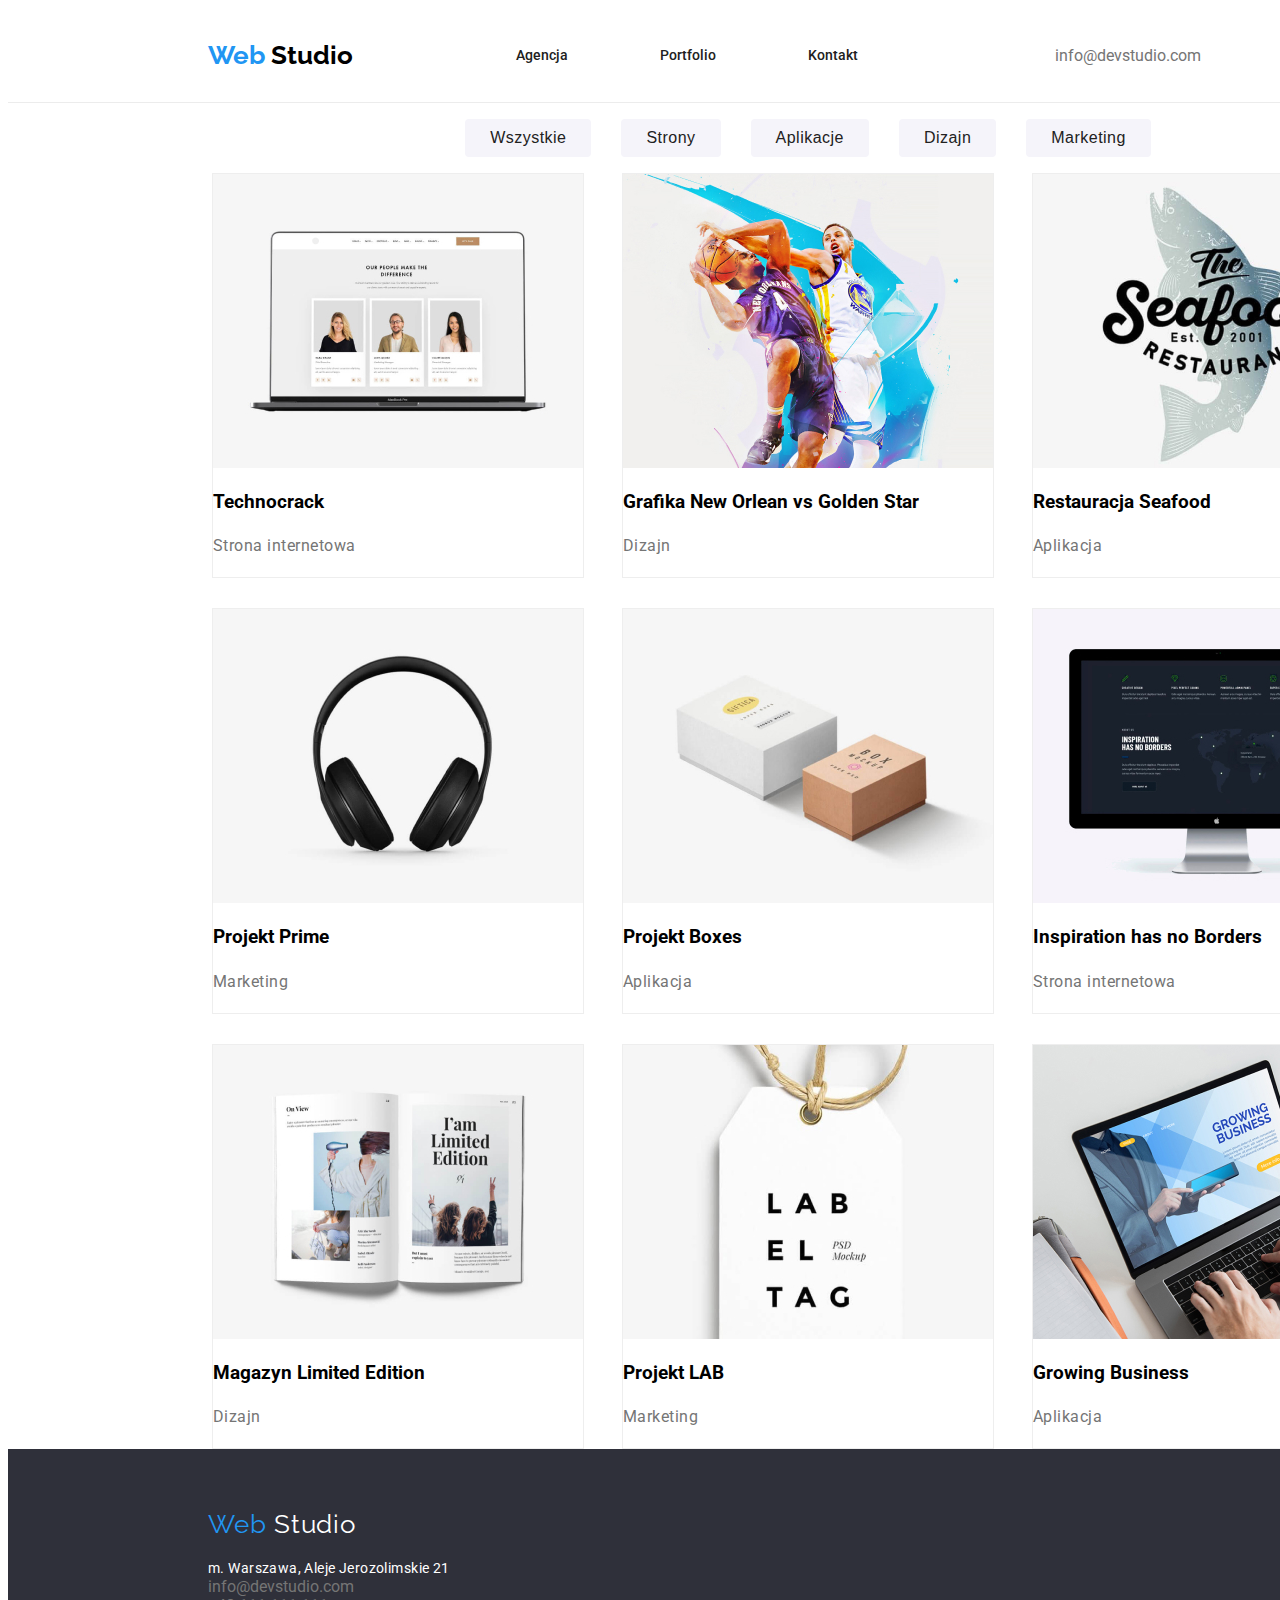
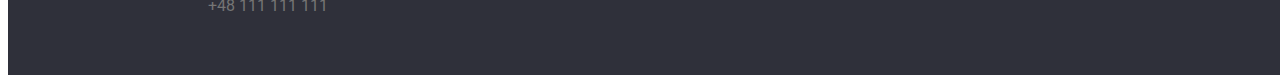
==== portfolio.html @ ab78fec8 "e" ====
<!DOCTYPE html>
<html lang="pl">

<head>
  <meta charset="UTF-8" />
  <meta http-equiv="X-UA-Compatible" content="IE=edge" />
  <meta name="viewport" content="width=device-width, initial-scale=1.0" />
  <title>Portfolio</title>
  <link rel="preconnect" href="https://fonts.googleapis.com">
  <link rel="preconnect" href="https://fonts.gstatic.com" crossorigin>
  <link
    href="https://fonts.googleapis.com/css2?family=Raleway:ital,wght@1,700&family=Roboto:wght@400;500;700;900&display=swap"
    rel="stylesheet">
  <link rel="stylesheet" href="./css/styles.css" />
</head>

<body>
  <div class="line">
    <header class="container">
      <div class="header-links">
        <div class="web-nav">
          <a class="webstudio" href="./index.html"> <span class="web">Web</span><span class="studio"> Studio</span></a>

          <nav class="nav-links">
            <ul class="ul-navigation">
              <li><a class="agency" class="link" href="#">Agencja</a></li>
              <li><a class="portfolio" class="link" href="./portfolio.html">Portfolio</a></li>
              <li><a class="contact" class="link" href="#">Kontakt</a></li>
            </ul>
          </nav>
        </div>

        <a class="e-mail" href="#">info@devstudio.com</a>
        <a class="link-tel-1" href="#">+48 111 111 111</a>
      </div>
    </header>
  </div>
  <main>
    <div class="container">
      <ul class="portfolio-buttons">
        <button class="portfolio-buttons-decoration" class="button" type="button"> Wszystkie</button>
        <button class="portfolio-buttons-decoration" class="button" type="button">Strony</button>
        <button class="portfolio-buttons-decoration" class="button" type="button">Aplikacje</button>
        <button class="portfolio-buttons-decoration" class="button" type="button">Dizajn</button>
        <button class="portfolio-buttons-decoration" class="button" type="button">Marketing</button>

      </ul>
    </div>
    <section class="container">
      <div class="portfolio-list-boxes">
        <div class="portfolio-boxes">
          <img src="images-hw-2/3 portrety.jpg" alt="dwie usmiechnięte kobiety i jeden mężczyzna " Width="370"
            height="294">

          <h3> Technocrack </h3>
          <p class="paragraph-text">Strona internetowa </p>

        </div>

        <div class="portfolio-boxes">
          <img src="images-hw-2/koszykówka.jpg" alt="dwóch czarnoskórych mężczyzn skacze do piłki koszykowej"
            width="370" height="294">

          <h3>Grafika New Orlean vs Golden Star</h3>
          <p class="paragraph-text">Dizajn</p>

        </div>

        <div class="portfolio-boxes">
          <img src="images-hw-2/rybia restauracja.jpg" alt="ryba na białym tle" width="370" height="294">
          <h3>Restauracja Seafood</h3>
          <p class="paragraph-text">Aplikacja</p>
        </div>
        <div class="portfolio-boxes">
          <img src="images-hw-2/słuchawki.jpg" alt="czarne słuchawki na białym tle" width="370" height="294">

          <h3>Projekt Prime</h3>
          <p class="paragraph-text">Marketing</p>

        </div>

        <div class="portfolio-boxes">
          <img src="images-hw-2/pudełka.jpg"
            alt="dwa pudełka równolegel położone siebie jedno białe drugie jasnobrązowe" width="370" height="294">

          <h3>Projekt Boxes</h3>
          <p class="paragraph-text">Aplikacja</p>

        </div>

        <div class="portfolio-boxes">
          <img src="images-hw-2/monitor.jpg" alt=" czarny monitor od komputera " width="370" height="294">

          <h3>Inspiration has no Borders</h3>
          <p class="paragraph-text">Strona internetowa </p>

        </div>

        <div class="portfolio-boxes">
          <img src="images-hw-2/książki.jpg" alt="limitowana edycja książki pokazująca suszenie włosów" width="370"
            height="294">

          <h3>Magazyn Limited Edition</h3>
          <p class="paragraph-text">Dizajn</p>

        </div>

        <div class="portfolio-boxes">
          <img src="images-hw-2/przywieszka.jpg" alt="biała przywieszka z napisem LAB EL TAG" width="370 " height="294">

          <h3>Projekt LAB</h3>
          <p class="paragraph-text">Marketing</p>

        </div>

        <div class="portfolio-boxes">
          <img src="images-hw-2/laptop.jpg" alt="otwarty laptop pokazujący jak rozwinąć biznes" width="370 "
            height="294">

          <h3 class="box-theme"> Growing Business</h3>
          <p class="paragraph-text">Aplikacja</p>

        </div>

      </div>
    </section>
  </main>
  <footer class="footer-box">
    <div class="container">
      <a class="webstudio-2" href="./index.html"> <span class="web">Web</span> <span class="studio-2">Studio</span>
      </a>
      <ul class="footer-interior">
        <li>
          <address class="hq-adress">m. Warszawa, Aleje Jerozolimskie 21</address>
        </li>
        <li><a class="e-mail-footer" href="#">info@devstudio.com</a></li>
        <li><a class="link-tel-2" href="#">+48 111 111 111</a></li>
      </ul>
    </div>
  </footer>

  <body>

</html>
---- css/styles.css ----
body {
  font-family: Roboto, sans-serif;
  background: #ffffff;
  width: 1600px;
}
:root {
  --brand-color: #2196f3 var(--brand-color);
}

.webstudio {
  text-decoration: none;
  width: 145px;
  height: 31px;
  left: 215px;
  top: 24px;
  font-family: "Raleway";
  font-style: normal;
  font-weight: 700;
  font-size: 26px;
  line-height: 31px;
}
.webstudio-2 {
  text-decoration: none;
  font-family: "Raleway", sans-serif;
  font-size: 26px;
  letter-spacing: 0.03em;
  line-height: 1.2;
  margin-top: 0;
  margin-bottom: 0;
}
.web {
  color: var(--brand-color, #2196f3);
}
.studio {
  color: #000000;
  text-decoration: none;
}

.main-slogan {
  color: #ffffff;
  width: 696px;
  height: 120px;
  left: 452px;
  top: 280px;
  font-family: "Roboto";
  font-style: normal;
  font-weight: 900;
  font-size: 44px;
  line-height: 1.36;
  text-align: center;
  letter-spacing: 0.06em;
  text-transform: uppercase;
  margin: 0 auto;
  margin-bottom: 30px;
}

.link {
  color: #212121;
  text-decoration: none;
}
.link-tel-1 {
  color: #757575;
  display: flex;
  text-decoration: none;
  font-size: 14px;
  font-weight: 500;
  letter-spacing: 0.02em;
}
.link-tel-1:hover,
.link-tel-1:focus {
  color: var(--brand-color, #2196f3);
}
.link-tel-2 {
  color: #757575;
  text-decoration: none;
}
.link-tel-2:hover,
.link-tel-2:focus {
  color: var(--brand-color, #2196f3);
}
.link:hover,
.link:focus {
  color: var(--brand-color, #2196f3);
}
.button {
  color: #ffffff;
  cursor: pointer;
}
.button:hover,
.button:focus {
  color: var(--brand-color, #2196f3);
  cursor: pointer;
}
.button-primary {
  width: 200px;
  height: 50px;
  left: 700px;
  top: 430px;
  color: #ffffff;
  background: var(--brand-color, #2196f3);
  box-shadow: 0px 4px 4px rgba(0, 0, 0, 0.15);
  border-radius: 4px;
  cursor: pointer;
}

.heading-h2-1 {
  height: 42px;
  font-family: "Roboto";
  font-style: normal;
  text-align: center;
  font-style: normal;
  font-weight: 700;
  font-size: 36px;
  line-height: 42px;
  letter-spacing: 0.03em;
}
.heading-h2-2 {
  font-family: "Roboto";
  font-style: normal;
  font-weight: 700;
  font-size: 36px;
  line-height: 42px;
  text-align: center;
  letter-spacing: 0.03em;
  margin-bottom: 50px;
}
.e-mail {
  color: #757575;
  text-decoration: none;
  justify-content: flex-start;
  align-items: center;
  display: flex;
  gap: 50px;
  margin-left: 100px;
}
.e-mail:hover,
.e-mail:focus {
  color: #2196f3;
}
.paragraph-text {
  color: #757575;
  cursor: pointer;
  font-family: "Roboto";
  font-style: normal;
  font-weight: 400;
  font-size: 16px;
  line-height: 30px;
  letter-spacing: 0.03em;
}
.paragraph-text:hover,
.paragraph-text:focus {
  color: #2196f3;
  cursor: pointer;
}

.studio-2 {
  color: #ffffff;
}

.section {
  padding-top: 94px;
  padding-bottom: 94px;
}

.container {
  width: 1200px;
  margin: 0 auto;
}

.header-links {
  display: flex;
  justify-content: space-between;
  align-items: center;
}
.ul-navigation {
  list-style: none;
  display: flex;
}
.nav-links {
  font-size: 14px;
  font-weight: 500;
  display: flex;
  justify-content: space-between;
  gap: 46px;
}

* {
  box-sizing: border-box;
}

.web-nav {
  justify-content: space-between;
  align-items: center;
  gap: 30px;
  display: flex;
  padding-top: 25px;
  padding-bottom: 25px;
}

.line {
  border-bottom: 1px solid;
  border-color: #ececec;
}

.main-box-slogan {
  background: #2f303a;
  text-align: center;
  padding: 200px 0;
  margin: 0 auto;
}

.footer-box {
  background: #2f303a;
  padding-top: 60px;
  padding-bottom: 60px;
}
.hq-adress {
  color: #ffffff;
  font-size: 14px;
  letter-spacing: 0.03em;
  font-style: normal;
  line-height: 1.2;
  margin-top: 20px;
  margin-bottom: 0;
}

.footer-interior {
  list-style: none;
  margin-top: 0;
  margin-bottom: 0;
  padding: 0;
}

.e-mail-footer {
  color: #757575;
  text-decoration: none;
  justify-content: flex-start;
  align-items: center;
  display: flex;
  gap: 50px;
}

.e-mail-footer:hover,
.e-mail-footer:focus {
  color: #2196f3;
}

.img-what-we-do {
  list-style: none;
  display: flex;
  justify-content: space-around;
  gap: 30px;
  margin: 0 auto;
  padding: 0;
}

.lorem {
  color: #212121;
  font-weight: 700;
  font-size: 16px;
  letter-spacing: 0.03em;
  line-height: 1.1;
  margin-top: 0;
  margin-bottom: 10px;
}

.ul-lorem {
  list-style: none;
  display: flex;
  gap: 30px;
  justify-content: center;
  padding: 0;
}

.lorem-description {
  color: #757575;
  font-size: 14px;
  letter-spacing: 0.03em;
  line-height: 1.7;
  margin-top: 0;
  margin-bottom: 0;
}

.our-team {
  align-items: center;
  background: #f5f4fa;
  height: 648px;
}

.ul-team {
  list-style: none;
  display: flex;
  gap: 30px;
  justify-content: center;
  padding: 0;
}
.img-box-person {
  margin: 0 auto;
  text-align: center;
  border-radius: 0px 0px 4px 4px;
  box-shadow: 0px 1px 3px rgba(0, 0, 0, 0.12), 0px 1px 1px rgba(0, 0, 0, 0.14),
    0px 2px 1px rgba(0, 0, 0, 0.2);
}

.jobs {
  color: #757575;
  font-family: "Roboto";
  font-style: normal;
  font-weight: 400;
  font-size: 16px;
  line-height: 19px;
}

.full-name {
  color: #212121;
  font-family: "Roboto";
  font-style: normal;
  font-weight: 500;
  font-size: 16px;
  line-height: 19px;
}

.agency {
  color: #212121;
  padding-left: 93px;
  padding-top: 32px;
  padding-bottom: 32px;
  padding-right: 46px;
  text-decoration: none;
}

.portfolio {
  color: #212121;
  padding-left: 46px;
  padding-top: 32px;
  padding-bottom: 32px;
  padding-right: 46px;
  text-decoration: none;
}

.contact {
  color: #212121;
  padding-left: 46px;
  padding-top: 32px;
  padding-bottom: 32px;
  text-decoration: none;
}

.agency:hover,
.agency:focus {
  color: #2196f3;
}

.portfolio:hover,
.portfolio:focus {
  color: #2196f3;
}

.contact:hover,
.contact:focus {
  color: #2196f3;
}

.portfolio-buttons {
  list-style: none;
  display: flex;
  gap: 30px;
  justify-content: center;
  padding: 0;
}

.portfolio-buttons-decoration {
  display: flex;
  cursor: pointer;
  font-weight: 500;
  font-size: 16px;
  line-height: 1.62;
  text-align: center;
  letter-spacing: 0.03em;
  background: #f5f4fa;
  border-radius: 4px;
  color: #212121;
  border: #f5f4fa;
  padding: 6px 25px;
}

.portfolio-buttons-decoration:hover,
.portfolio-buttons-decoration:focus {
  color: #2196f3;
}

.portfolio-list-boxes {
  display: flex;
  align-items: center;
  flex-wrap: wrap;
  gap: 30px;
  justify-content: center;
  margin-left: 0;
}

.portfolio-boxes {
  background-color: #ffffff;
  border: solid 1px;
  border-color: #eeeeee;
  margin: 0 auto;
}

.box-description {
  padding: 20px 24px 20px 24px;
}
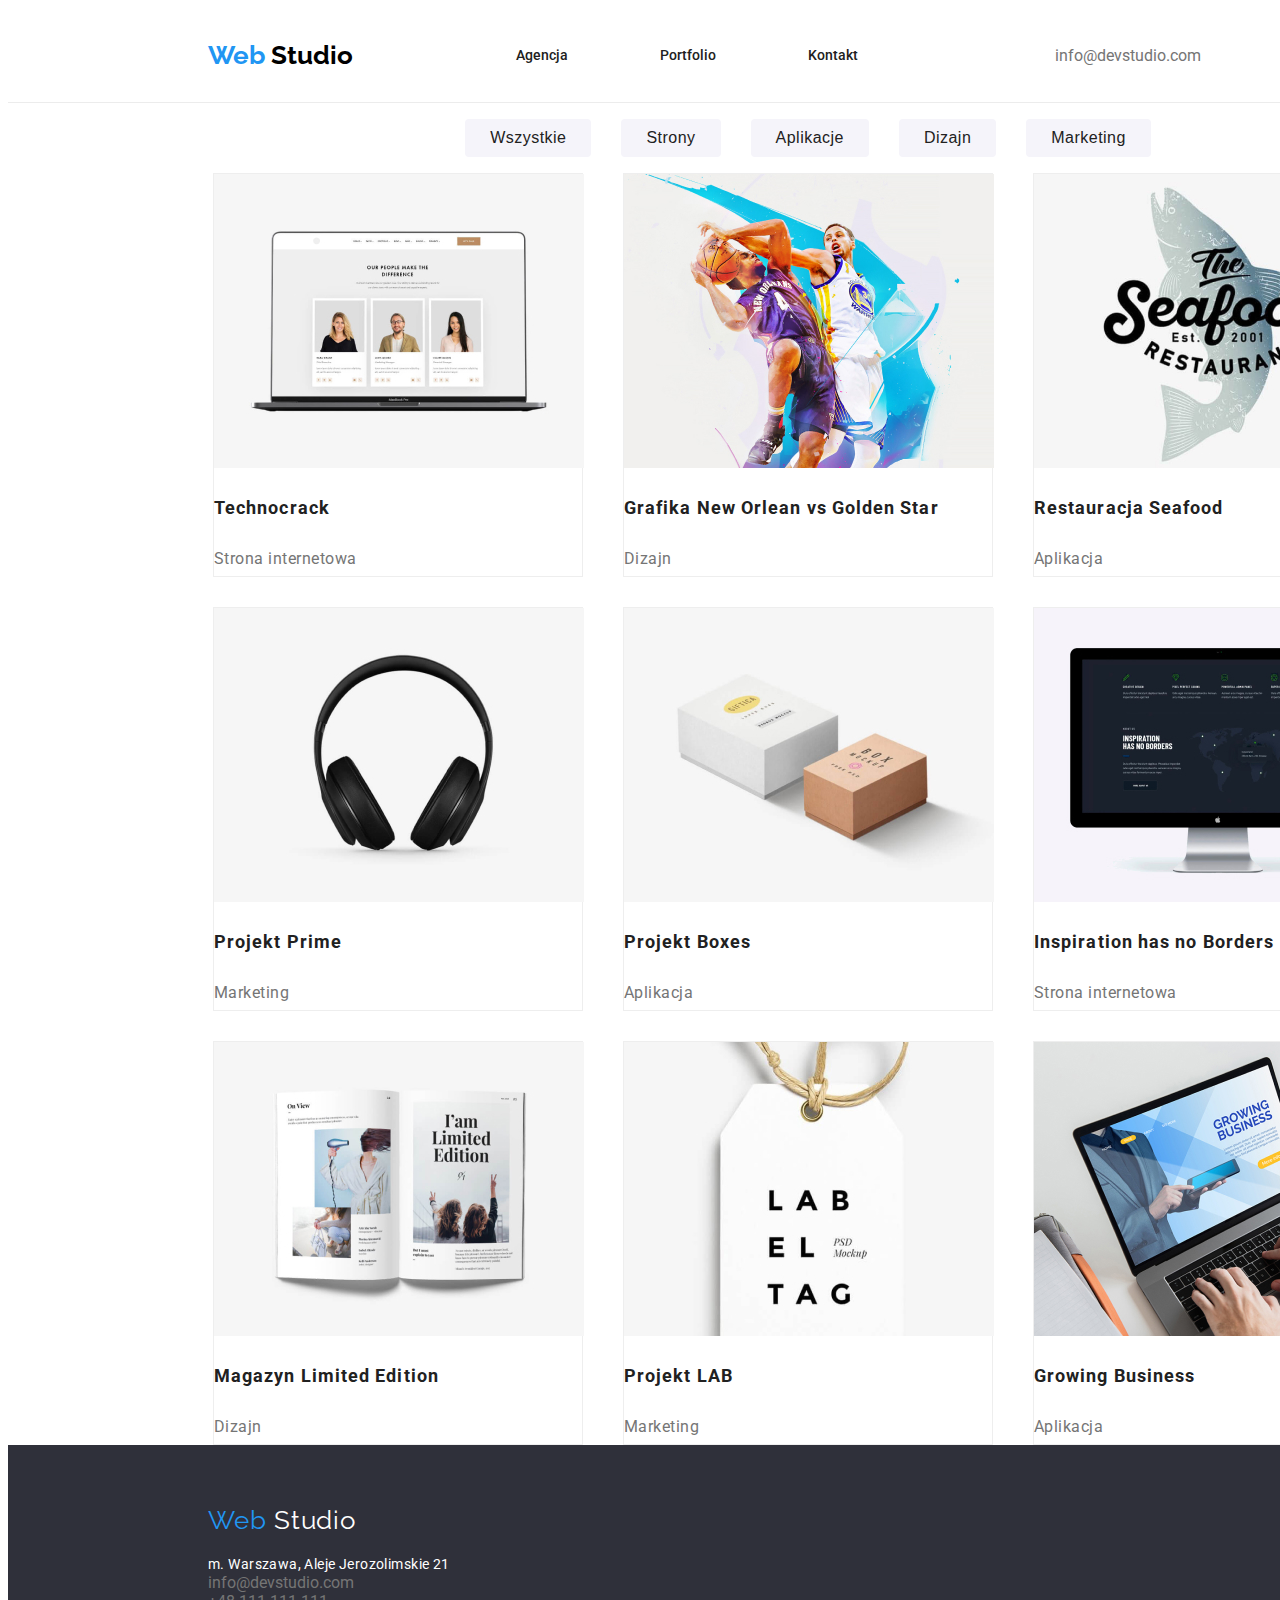
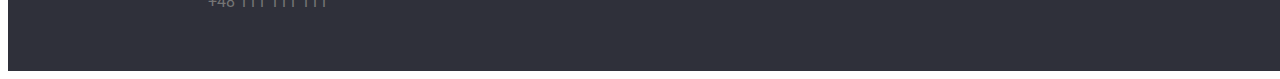
==== commit 3b3a49ac: "e" ====
--- a/portfolio.html
+++ b/portfolio.html
@@ -49,75 +49,76 @@
     <section class="container">
       <div class="portfolio-list-boxes">
         <div class="portfolio-boxes">
-          <img src="images-hw-2/3 portrety.jpg" alt="dwie usmiechnięte kobiety i jeden mężczyzna " Width="370"
+          <img src="images/images-hw-2/3 portrety.jpg" alt="dwie usmiechnięte kobiety i jeden mężczyzna " Width="370"
             height="294">
 
-          <h3> Technocrack </h3>
+          <h3 class="portfolio-box-topic"> Technocrack </h3>
           <p class="paragraph-text">Strona internetowa </p>
 
         </div>
 
         <div class="portfolio-boxes">
-          <img src="images-hw-2/koszykówka.jpg" alt="dwóch czarnoskórych mężczyzn skacze do piłki koszykowej"
+          <img src="images/images-hw-2/koszykówka.jpg" alt="dwóch czarnoskórych mężczyzn skacze do piłki koszykowej"
             width="370" height="294">
 
-          <h3>Grafika New Orlean vs Golden Star</h3>
+          <h3 class="portfolio-box-topic">Grafika New Orlean vs Golden Star</h3>
           <p class="paragraph-text">Dizajn</p>
 
         </div>
 
         <div class="portfolio-boxes">
-          <img src="images-hw-2/rybia restauracja.jpg" alt="ryba na białym tle" width="370" height="294">
-          <h3>Restauracja Seafood</h3>
+          <img src="images/images-hw-2/rybia restauracja.jpg" alt="ryba na białym tle" width="370" height="294">
+          <h3 class="portfolio-box-topic"> Restauracja Seafood</h3>
           <p class="paragraph-text">Aplikacja</p>
         </div>
         <div class="portfolio-boxes">
-          <img src="images-hw-2/słuchawki.jpg" alt="czarne słuchawki na białym tle" width="370" height="294">
+          <img src="images/images-hw-2/słuchawki.jpg" alt="czarne słuchawki na białym tle" width="370" height="294">
 
-          <h3>Projekt Prime</h3>
+          <h3 class="portfolio-box-topic">Projekt Prime</h3>
           <p class="paragraph-text">Marketing</p>
 
         </div>
 
         <div class="portfolio-boxes">
-          <img src="images-hw-2/pudełka.jpg"
+          <img src="images/images-hw-2/pudełka.jpg"
             alt="dwa pudełka równolegel położone siebie jedno białe drugie jasnobrązowe" width="370" height="294">
 
-          <h3>Projekt Boxes</h3>
+          <h3 class="portfolio-box-topic">Projekt Boxes</h3>
           <p class="paragraph-text">Aplikacja</p>
 
         </div>
 
         <div class="portfolio-boxes">
-          <img src="images-hw-2/monitor.jpg" alt=" czarny monitor od komputera " width="370" height="294">
+          <img src="images/images-hw-2/monitor.jpg" alt=" czarny monitor od komputera " width="370" height="294">
 
-          <h3>Inspiration has no Borders</h3>
+          <h3 class="portfolio-box-topic">Inspiration has no Borders</h3>
           <p class="paragraph-text">Strona internetowa </p>
 
         </div>
 
         <div class="portfolio-boxes">
-          <img src="images-hw-2/książki.jpg" alt="limitowana edycja książki pokazująca suszenie włosów" width="370"
-            height="294">
+          <img src="images/images-hw-2/książki.jpg" alt="limitowana edycja książki pokazująca suszenie włosów"
+            width="370" height="294">
 
-          <h3>Magazyn Limited Edition</h3>
+          <h3 class="portfolio-box-topic">Magazyn Limited Edition</h3>
           <p class="paragraph-text">Dizajn</p>
 
         </div>
 
         <div class="portfolio-boxes">
-          <img src="images-hw-2/przywieszka.jpg" alt="biała przywieszka z napisem LAB EL TAG" width="370 " height="294">
+          <img src="images/images-hw-2/przywieszka.jpg" alt="biała przywieszka z napisem LAB EL TAG" width="370 "
+            height="294">
 
-          <h3>Projekt LAB</h3>
+          <h3 class="portfolio-box-topic">Projekt LAB</h3>
           <p class="paragraph-text">Marketing</p>
 
         </div>
 
         <div class="portfolio-boxes">
-          <img src="images-hw-2/laptop.jpg" alt="otwarty laptop pokazujący jak rozwinąć biznes" width="370 "
+          <img src="images/images-hw-2/laptop.jpg" alt="otwarty laptop pokazujący jak rozwinąć biznes" width="370 "
             height="294">
 
-          <h3 class="box-theme"> Growing Business</h3>
+          <h3 class="portfolio-box-topic"> Growing Business</h3>
           <p class="paragraph-text">Aplikacja</p>
 
         </div>
--- a/css/styles.css
+++ b/css/styles.css
@@ -153,6 +153,23 @@
   cursor: pointer;
 }
 
+.portfolio-box-topic {
+  color: #212121;
+  cursor: pointer;
+  font-family: "Roboto";
+  font-style: normal;
+  font-weight: 700;
+  font-size: 18px;
+  line-height: 36px;
+  letter-spacing: 0.06em;
+}
+
+.portfolio-box-topic:hover,
+.portfolio-box-topic:focus {
+  color: #2196f3;
+  cursor: pointer;
+}
+
 .studio-2 {
   color: #ffffff;
 }
@@ -403,6 +420,8 @@
   border: solid 1px;
   border-color: #eeeeee;
   margin: 0 auto;
+  height: 404px;
+  width: 370px;
 }
 
 .box-description {
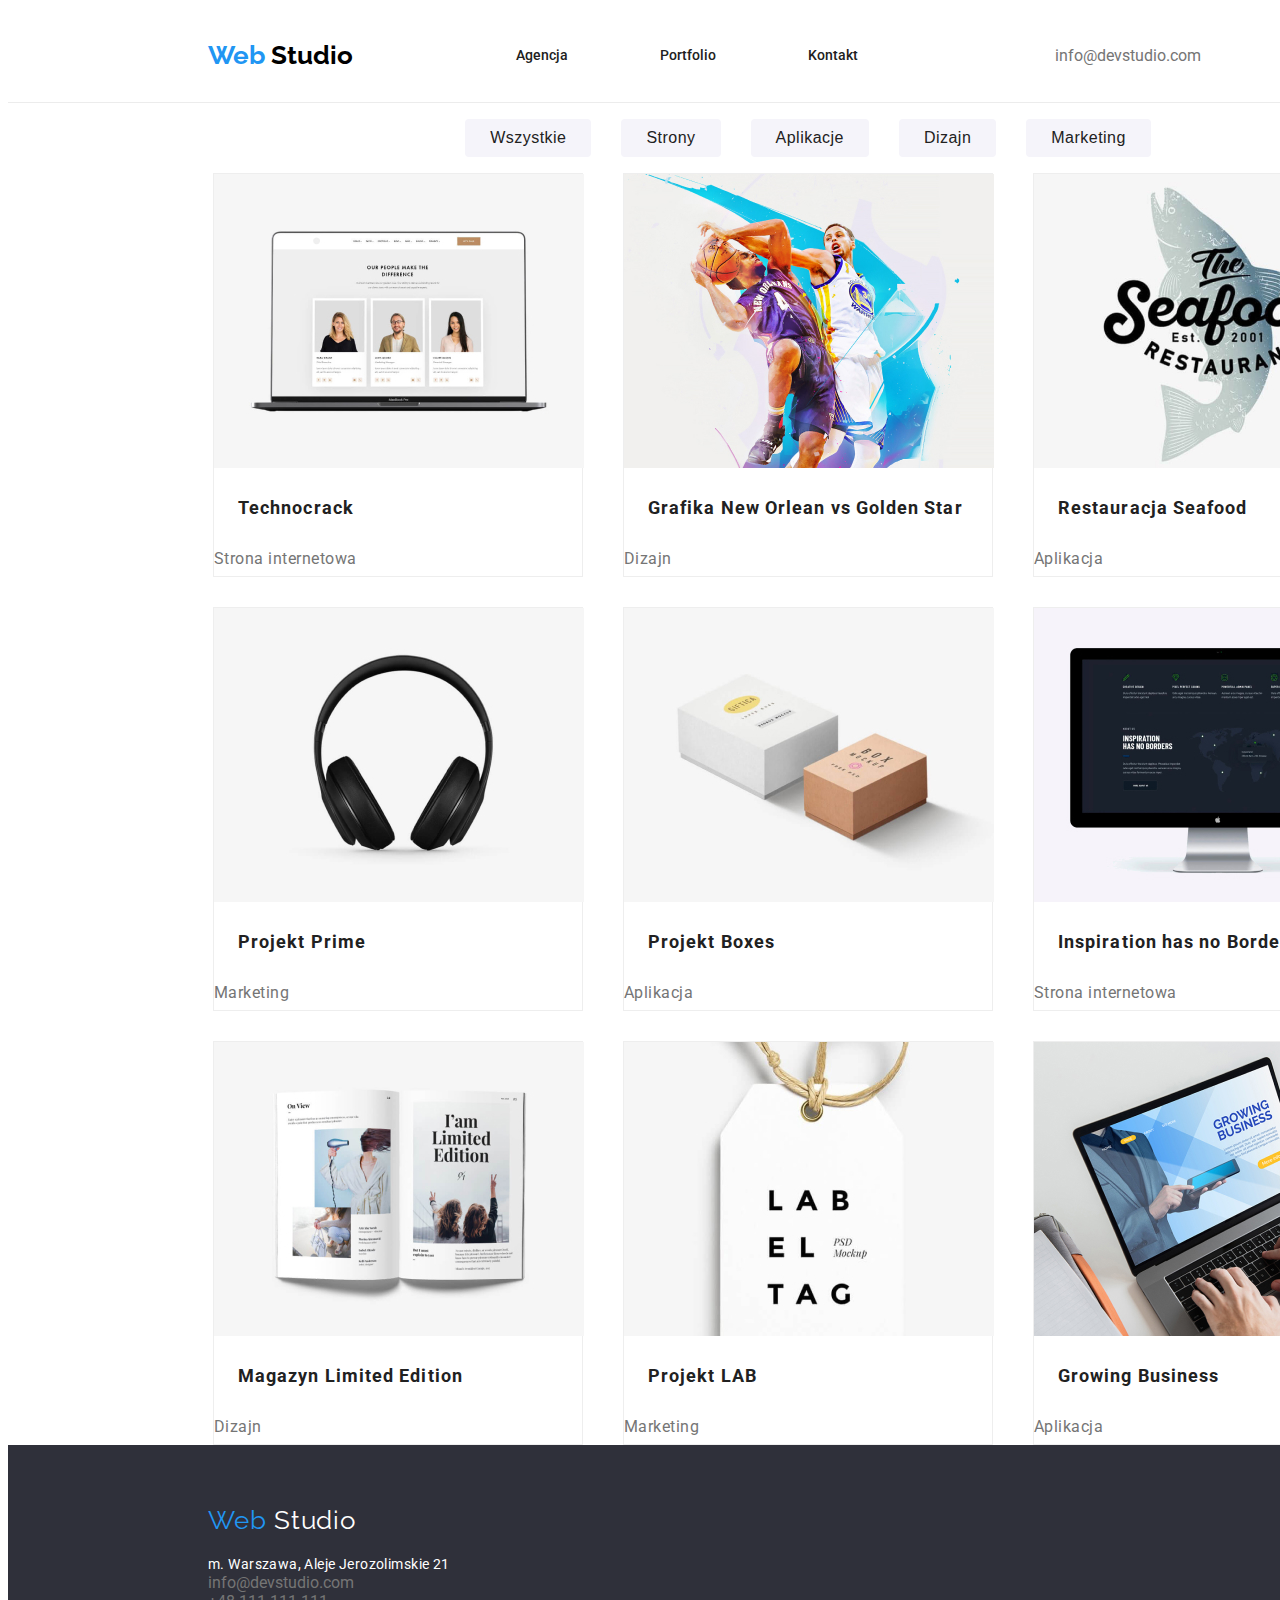
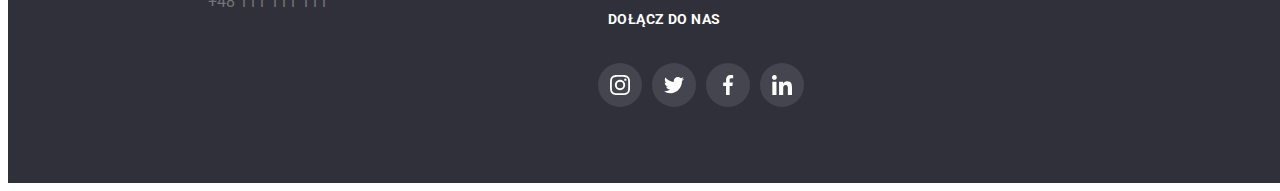
==== commit 7ea3b8a3: "e" ====
--- a/portfolio.html
+++ b/portfolio.html
@@ -137,6 +137,46 @@
         <li><a class="e-mail-footer" href="#">info@devstudio.com</a></li>
         <li><a class="link-tel-2" href="#">+48 111 111 111</a></li>
       </ul>
+
+      <div class="footer-interior-2 ">
+        <h3 class="join-us">DOŁĄCZ DO NAS </h3>
+        <ul class="footer-social-links">
+          <li> <a href="">
+              <div class="footer-social-icons">
+                <svg class="footer-icon" width="20px" height="20px">
+                  <use href="./images/svg-images/icons.svg#icon-instagram-2"></use>
+                </svg>
+              </div>
+            </a></li>
+          <li>
+            <a href="">
+              <div class="footer-social-icons">
+                <svg class="footer-icon" width="20px" height="20px">
+                  <use href="./images/svg-images/icons.svg#icon-twitter-1"></use>
+                </svg>
+              </div>
+            </a>
+          </li>
+          <li>
+            <a href="">
+              <div class="footer-social-icons">
+                <svg class="footer-icon" width="20px" height="20px">
+                  <use href="./images/svg-images/icons.svg#icon-facebook-1"></use>
+                </svg>
+              </div>
+            </a>
+          </li>
+          <li>
+            <a href="">
+              <div class="footer-social-icons">
+                <svg class="footer-icon" width="20px" height="20px">
+                  <use href="./images/svg-images/icons.svg#icon-linkedin-1"></use>
+                </svg>
+              </div>
+            </a>
+          </li>
+        </ul>
+      </div>
     </div>
   </footer>
 
--- a/css/styles.css
+++ b/css/styles.css
@@ -130,7 +130,6 @@
   justify-content: flex-start;
   align-items: center;
   display: flex;
-  gap: 50px;
   margin-left: 100px;
 }
 .e-mail:hover,
@@ -162,6 +161,8 @@
   font-size: 18px;
   line-height: 36px;
   letter-spacing: 0.06em;
+  padding-left: 24px;
+  padding-right: 24px;
 }
 
 .portfolio-box-topic:hover,
@@ -221,9 +222,12 @@
 
 .main-box-slogan {
   background: #2f303a;
+  background-image: url(/goit-markup-hw-04/images/img9.jpg);
   text-align: center;
   padding: 200px 0;
   margin: 0 auto;
+}
+.shadow-box-slogan {
 }
 
 .footer-box {
@@ -251,10 +255,6 @@
 .e-mail-footer {
   color: #757575;
   text-decoration: none;
-  justify-content: flex-start;
-  align-items: center;
-  display: flex;
-  gap: 50px;
 }
 
 .e-mail-footer:hover,
@@ -270,32 +270,47 @@
   margin: 0 auto;
   padding: 0;
 }
-
-.lorem {
-  color: #212121;
-  font-weight: 700;
-  font-size: 16px;
-  letter-spacing: 0.03em;
-  line-height: 1.1;
-  margin-top: 0;
+.mantra-main-word {
+  margin: 0 30px 10px 0;
+}
+.mantra {
+  font-size: 14px;
+  line-height: 1.14;
+  letter-spacing: 0.03em;
   margin-bottom: 10px;
-}
-
-.ul-lorem {
-  list-style: none;
-  display: flex;
-  gap: 30px;
-  justify-content: center;
-  padding: 0;
-}
-
-.lorem-description {
+  list-style: none;
+}
+.mantra-block {
+  display: flex;
+  list-style: none;
+}
+.mantra-text {
   color: #757575;
   font-size: 14px;
   letter-spacing: 0.03em;
   line-height: 1.7;
   margin-top: 0;
   margin-bottom: 0;
+  font-weight: 400;
+}
+
+.icons-advantages {
+  margin: 25px 100px;
+}
+.icon-background-advantages {
+  width: 270px;
+  height: 120px;
+  background-color: #f5f4fa;
+  margin-bottom: 30px;
+  display: flex;
+  list-style: none;
+}
+
+.antenna-1 {
+  margin-top: 25px;
+  margin-bottom: 25px;
+  margin-left: 102.34px;
+  margin-right: 102.34px;
 }
 
 .our-team {
@@ -427,3 +442,184 @@
 .box-description {
   padding: 20px 24px 20px 24px;
 }
+
+.envelope-icon {
+  margin-right: 10px;
+  color: #757575;
+}
+
+.envelope-icon:hover,
+.envelope-icon:focus {
+  fill: #2196f3;
+}
+
+.icon-smartphone {
+  margin-right: 10px;
+  color: #757575;
+}
+
+.icon-smartphone:hover,
+.icon-smartphone:focus {
+  fill: #2196f3;
+}
+
+.our-clients {
+  margin-left: 486px;
+  width: 201px;
+  height: 42px;
+  font-family: "Roboto";
+  font-style: normal;
+  font-weight: 700;
+  font-size: 36px;
+  line-height: 42px;
+  text-align: center;
+  color: #212121;
+}
+
+.icon-clients {
+  display: flex;
+  justify-content: space-around;
+  list-style: none;
+  margin-top: 50px;
+}
+
+.clients-section {
+  padding: 94px 214px;
+}
+
+.icon-clients-background {
+  width: 170px;
+  height: 92px;
+  border: 1px solid #afb1b8;
+  border-radius: 4px;
+}
+
+.clients-icon-logo {
+  margin-top: 24.71px;
+  margin-bottom: 20.58px;
+  margin-left: 64px;
+  margin-right: 65px;
+}
+
+.clients-icon-logo-1 {
+  margin-top: 20.71px;
+  margin-bottom: 19.29px;
+  margin-left: 65px;
+  margin-right: 65px;
+}
+
+.clients-icon-logo-2 {
+  margin-top: 24.7px;
+  margin-bottom: 26.12px;
+  margin-left: 61.88px;
+  margin-right: 64.86px;
+}
+.clients-icon-logo-3 {
+  margin-top: 24.7px;
+  margin-bottom: 26.68px;
+  margin-left: 43px;
+  margin-right: 42.56px;
+}
+
+.clients-icon-logo-5 {
+  margin-top: 22.77px;
+  margin-bottom: 23.8px;
+  margin-left: 54px;
+  margin-right: 53.46px;
+}
+.clients-icon-logo-6 {
+  margin-top: 22.77px;
+  margin-bottom: 25.31px;
+  margin-left: 38px;
+  margin-right: 38.21px;
+}
+
+.icon-clients-background:focus,
+.icon-clients-background:hover {
+  border: 1px #2196f3 solid;
+}
+
+.icon-clients-background:focus > .client-logo,
+.icon-clients-background:hover > .client-logo {
+  fill: #2196f3;
+}
+
+.client-logo {
+  fill: #afb1b8;
+}
+.footer-interior-2 {
+  display: flex;
+  flex-direction: column;
+  margin-left: 350px;
+}
+
+.join-us {
+  width: 113px;
+  height: 16px;
+  color: #ffffff;
+  margin-top: 0;
+  margin-bottom: 20px;
+  font-family: "Roboto";
+  font-style: normal;
+  font-weight: 700;
+  font-size: 14px;
+  line-height: 16px;
+  letter-spacing: 0.03em;
+  margin-left: 50px;
+}
+
+.footer-social-links {
+  list-style: none;
+  gap: 10px;
+  display: flex;
+}
+
+.footer-social-icons {
+  width: 44px;
+  height: 44px;
+  border-radius: 50%;
+  background-color: #ffffff1a;
+}
+
+.footer-social-icons:hover,
+.footer-social-icons:focus {
+  background-color: #2196f3;
+}
+
+.footer-icon {
+  fill: #fff;
+  margin: 12px;
+}
+
+.social-links-team {
+  display: flex;
+  max-width: 206px;
+  justify-content: space-around;
+  margin: auto;
+  margin-bottom: 18px;
+  list-style: none;
+  padding-left: 0;
+}
+
+.social-icons-links-team {
+  width: 44px;
+  height: 44px;
+  border-radius: 50%;
+}
+
+.social-icon-team {
+  margin: 12px;
+  fill: #afb1b8;
+}
+
+.social-icons-links-team:hover > .social-icon-team,
+.social-icons-links-team:focus > .social-icon-team {
+  fill: #fff;
+}
+
+.social-icons-links-team:hover {
+  background-color: #2196f3;
+}
+.social-icons-links-team:focus {
+  background-color: #2196f3;
+}
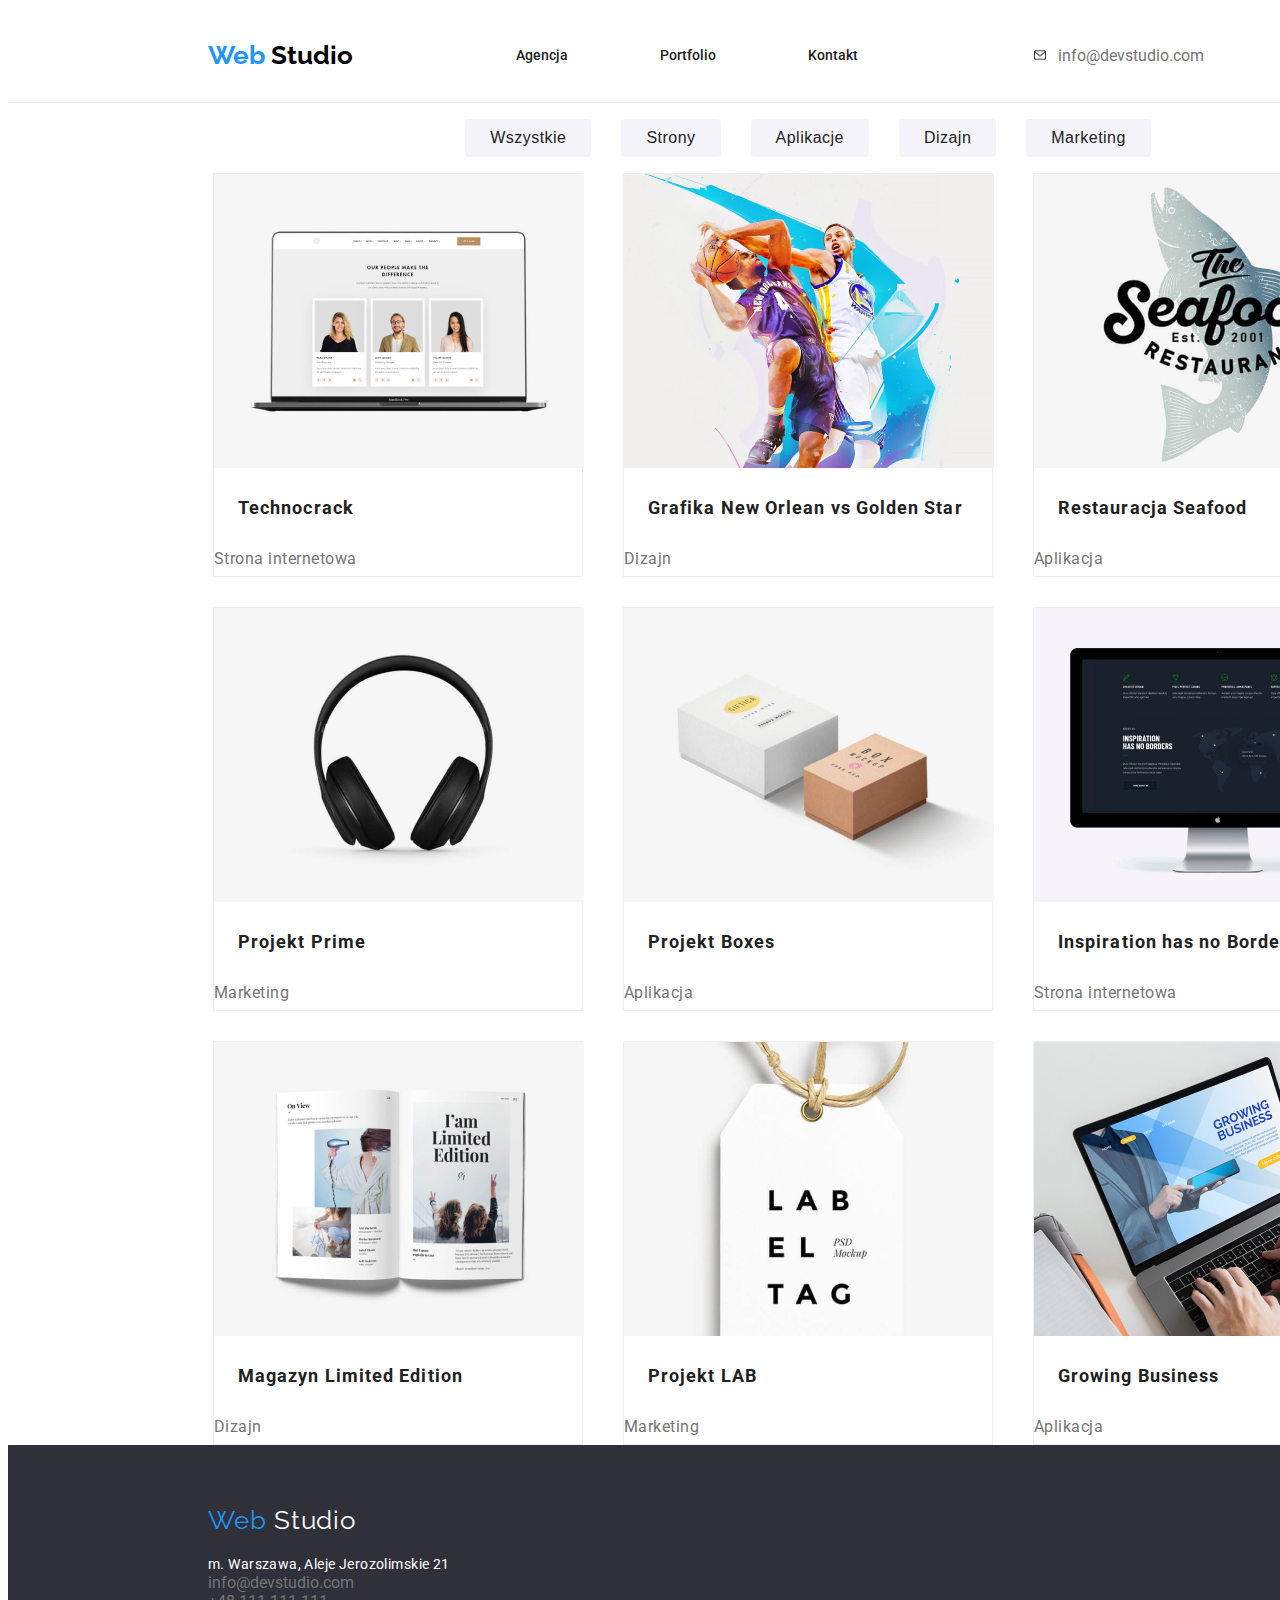
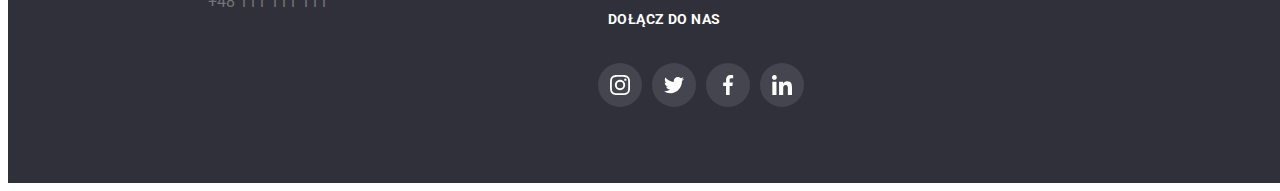
==== commit cc33503b: "e" ====
--- a/portfolio.html
+++ b/portfolio.html
@@ -30,8 +30,13 @@
           </nav>
         </div>
 
-        <a class="e-mail" href="#">info@devstudio.com</a>
-        <a class="link-tel-1" href="#">+48 111 111 111</a>
+        <a class="e-mail" href="#"> <svg class="envelope-icon" width="16" height="12">
+            <use href="./images/svg-images/icons.svg#icon-envelope"> </use>
+          </svg>info@devstudio.com</a>
+
+        <a class="link-tel-1" href="#"> <svg class="icon-smartphone" Width="10px" Height="16px">
+            <use href="images/svg-images/icons.svg#icon-smartphone"></use>
+          </svg>+48 111 111 111</a>
       </div>
     </header>
   </div>
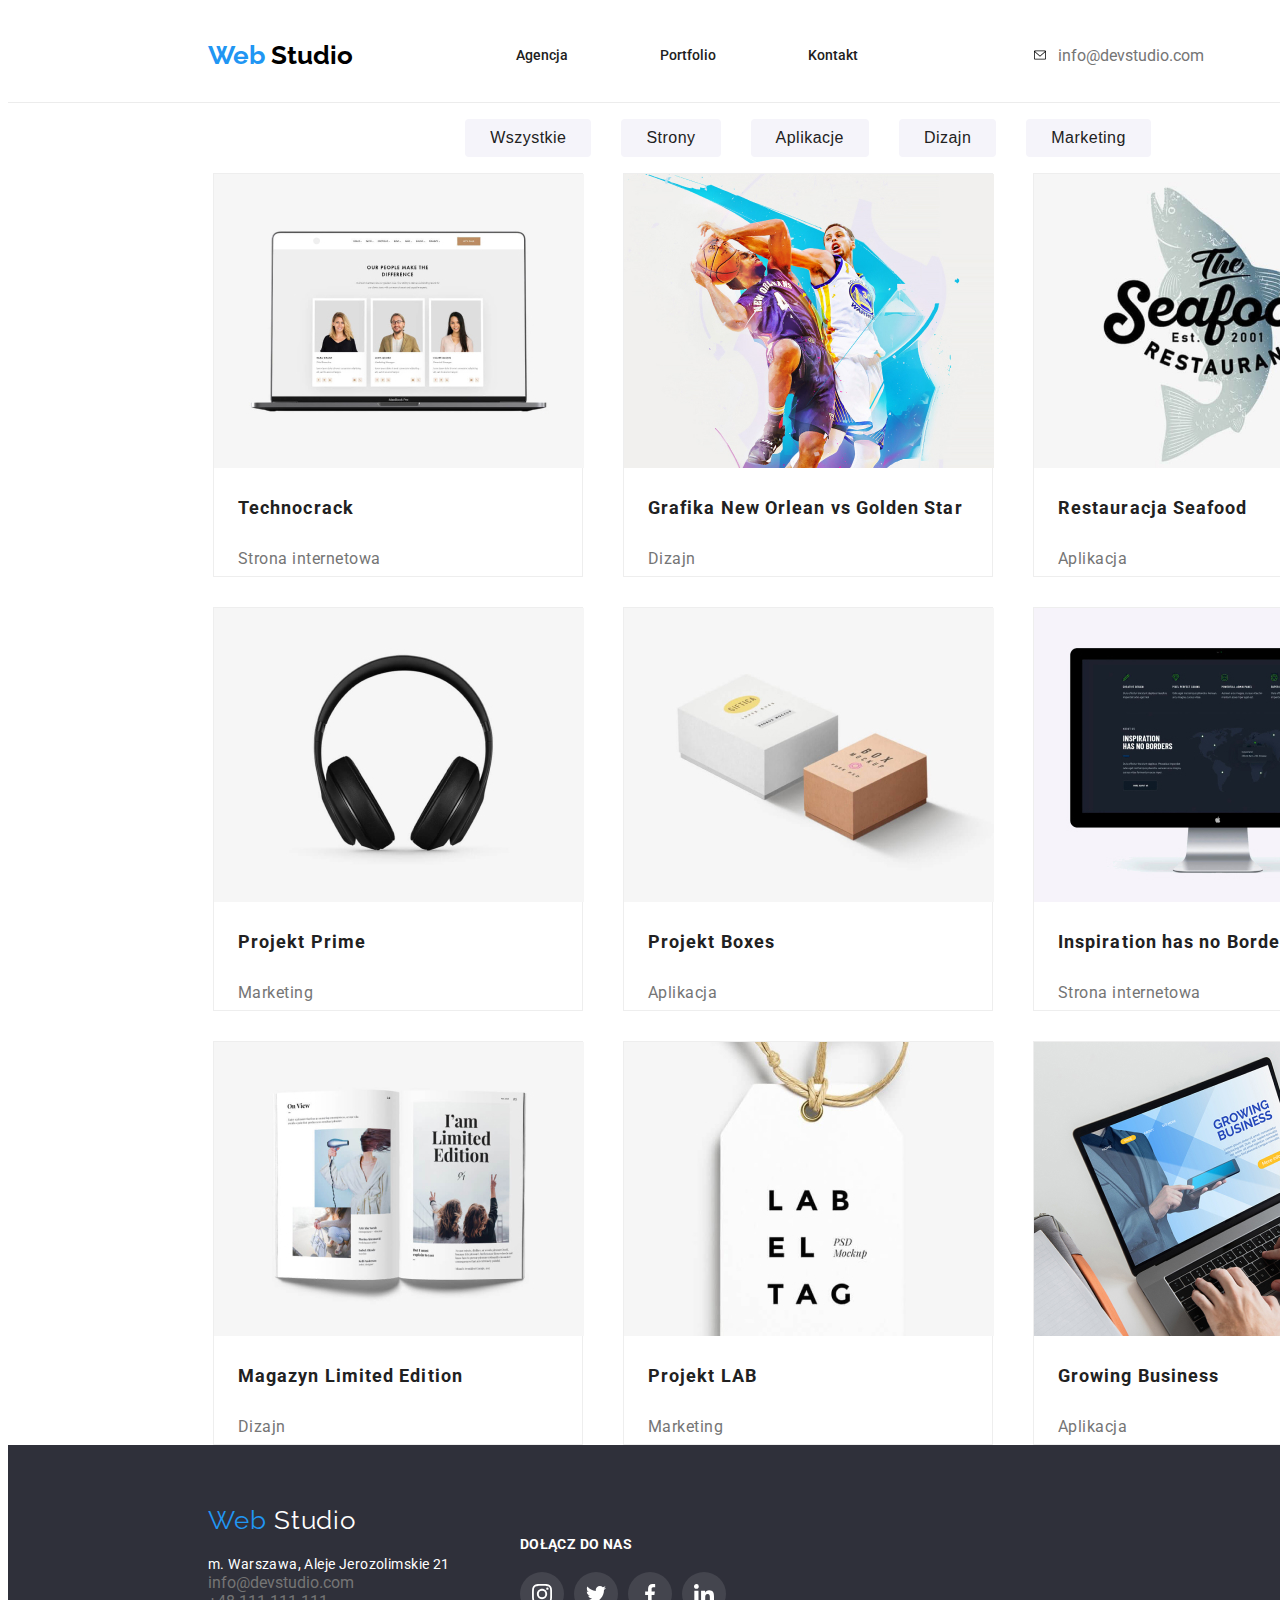
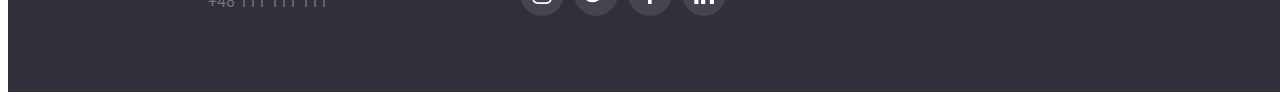
==== commit f4b66bae: "e" ====
--- a/portfolio.html
+++ b/portfolio.html
@@ -135,52 +135,54 @@
     <div class="container">
       <a class="webstudio-2" href="./index.html"> <span class="web">Web</span> <span class="studio-2">Studio</span>
       </a>
-      <ul class="footer-interior">
-        <li>
-          <address class="hq-adress">m. Warszawa, Aleje Jerozolimskie 21</address>
-        </li>
-        <li><a class="e-mail-footer" href="#">info@devstudio.com</a></li>
-        <li><a class="link-tel-2" href="#">+48 111 111 111</a></li>
-      </ul>
+      <div class="two-footer-box">
+        <ul class="footer-interior">
+          <li>
+            <address class="hq-adress">m. Warszawa, Aleje Jerozolimskie 21</address>
+          </li>
+          <li><a class="e-mail-footer" href="#">info@devstudio.com</a></li>
+          <li><a class="link-tel-2" href="#">+48 111 111 111</a></li>
+        </ul>
 
-      <div class="footer-interior-2 ">
-        <h3 class="join-us">DOŁĄCZ DO NAS </h3>
-        <ul class="footer-social-links">
-          <li> <a href="">
-              <div class="footer-social-icons">
-                <svg class="footer-icon" width="20px" height="20px">
-                  <use href="./images/svg-images/icons.svg#icon-instagram-2"></use>
-                </svg>
-              </div>
-            </a></li>
-          <li>
-            <a href="">
-              <div class="footer-social-icons">
-                <svg class="footer-icon" width="20px" height="20px">
-                  <use href="./images/svg-images/icons.svg#icon-twitter-1"></use>
-                </svg>
-              </div>
-            </a>
-          </li>
-          <li>
-            <a href="">
-              <div class="footer-social-icons">
-                <svg class="footer-icon" width="20px" height="20px">
-                  <use href="./images/svg-images/icons.svg#icon-facebook-1"></use>
-                </svg>
-              </div>
-            </a>
-          </li>
-          <li>
-            <a href="">
-              <div class="footer-social-icons">
-                <svg class="footer-icon" width="20px" height="20px">
-                  <use href="./images/svg-images/icons.svg#icon-linkedin-1"></use>
-                </svg>
-              </div>
-            </a>
-          </li>
-        </ul>
+        <div class="footer-interior-2 ">
+          <h3 class="join-us">DOŁĄCZ DO NAS </h3>
+          <ul class="footer-social-links">
+            <li> <a href="">
+                <div class="footer-social-icons">
+                  <svg class="footer-icon" width="20px" height="20px">
+                    <use href="./images/svg-images/icons.svg#icon-instagram-2"></use>
+                  </svg>
+                </div>
+              </a></li>
+            <li>
+              <a href="">
+                <div class="footer-social-icons">
+                  <svg class="footer-icon" width="20px" height="20px">
+                    <use href="./images/svg-images/icons.svg#icon-twitter-1"></use>
+                  </svg>
+                </div>
+              </a>
+            </li>
+            <li>
+              <a href="">
+                <div class="footer-social-icons">
+                  <svg class="footer-icon" width="20px" height="20px">
+                    <use href="./images/svg-images/icons.svg#icon-facebook-1"></use>
+                  </svg>
+                </div>
+              </a>
+            </li>
+            <li>
+              <a href="">
+                <div class="footer-social-icons">
+                  <svg class="footer-icon" width="20px" height="20px">
+                    <use href="./images/svg-images/icons.svg#icon-linkedin-1"></use>
+                  </svg>
+                </div>
+              </a>
+            </li>
+          </ul>
+        </div>
       </div>
     </div>
   </footer>
--- a/css/styles.css
+++ b/css/styles.css
@@ -145,11 +145,7 @@
   font-size: 16px;
   line-height: 30px;
   letter-spacing: 0.03em;
-}
-.paragraph-text:hover,
-.paragraph-text:focus {
-  color: #2196f3;
-  cursor: pointer;
+  padding-left: 24px;
 }
 
 .portfolio-box-topic {
@@ -418,7 +414,11 @@
 
 .portfolio-buttons-decoration:hover,
 .portfolio-buttons-decoration:focus {
-  color: #2196f3;
+  box-shadow: 0px 3px 1px rgba(0, 0, 0, 0.1), 0px 1px 2px rgba(0, 0, 0, 0.08),
+    0px 2px 2px rgba(0, 0, 0, 0.12);
+  border-radius: 4px;
+  background-color: #2196f3;
+  color: #ffffff;
 }
 
 .portfolio-list-boxes {
@@ -439,6 +439,12 @@
   width: 370px;
 }
 
+.portfolio-boxes:hover,
+.portfolio-boxes:focus {
+  box-shadow: 1px 4px 6px 0 rgba(0, 0, 0, 0.16), 0 4px 4px 0 rgba(0, 0, 0, 0.06),
+    0 1px 1px 0 rgba(0, 0, 0, 0.12);
+}
+
 .box-description {
   padding: 20px 24px 20px 24px;
 }
@@ -548,9 +554,7 @@
   fill: #afb1b8;
 }
 .footer-interior-2 {
-  display: flex;
-  flex-direction: column;
-  margin-left: 350px;
+  margin-left: 70px;
 }
 
 .join-us {
@@ -565,13 +569,13 @@
   font-size: 14px;
   line-height: 16px;
   letter-spacing: 0.03em;
-  margin-left: 50px;
 }
 
 .footer-social-links {
   list-style: none;
   gap: 10px;
   display: flex;
+  padding: 0;
 }
 
 .footer-social-icons {
@@ -623,3 +627,7 @@
 .social-icons-links-team:focus {
   background-color: #2196f3;
 }
+
+.two-footer-box {
+  display: flex;
+}
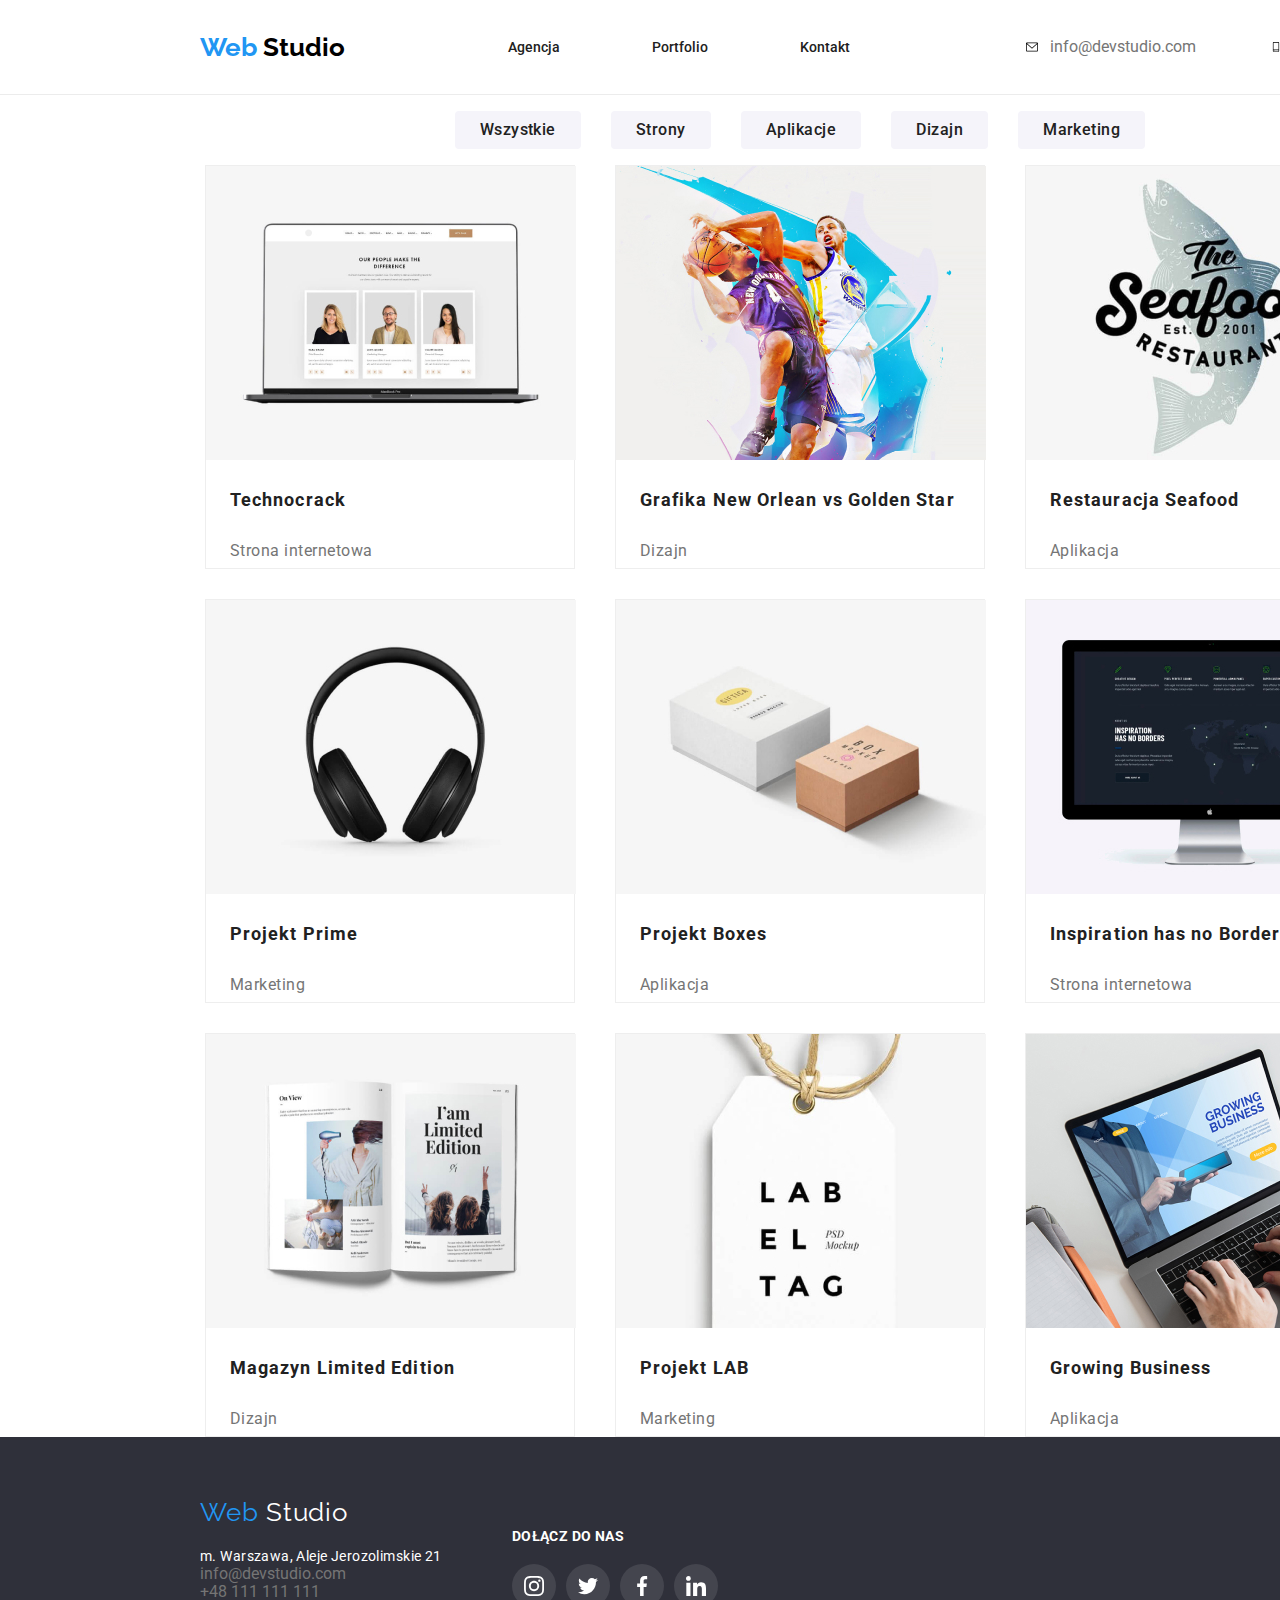
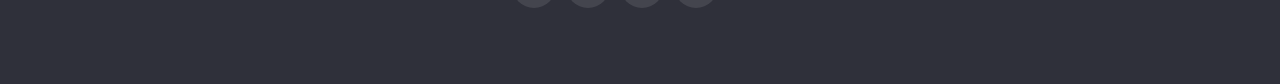
==== commit 135f3a13: "e" ====
--- a/portfolio.html
+++ b/portfolio.html
@@ -12,6 +12,7 @@
     href="https://fonts.googleapis.com/css2?family=Raleway:ital,wght@1,700&family=Roboto:wght@400;500;700;900&display=swap"
     rel="stylesheet">
   <link rel="stylesheet" href="./css/styles.css" />
+  <link rel="stylesheet" href="./css/modern-normalize.min.css" />
 </head>
 
 <body>
